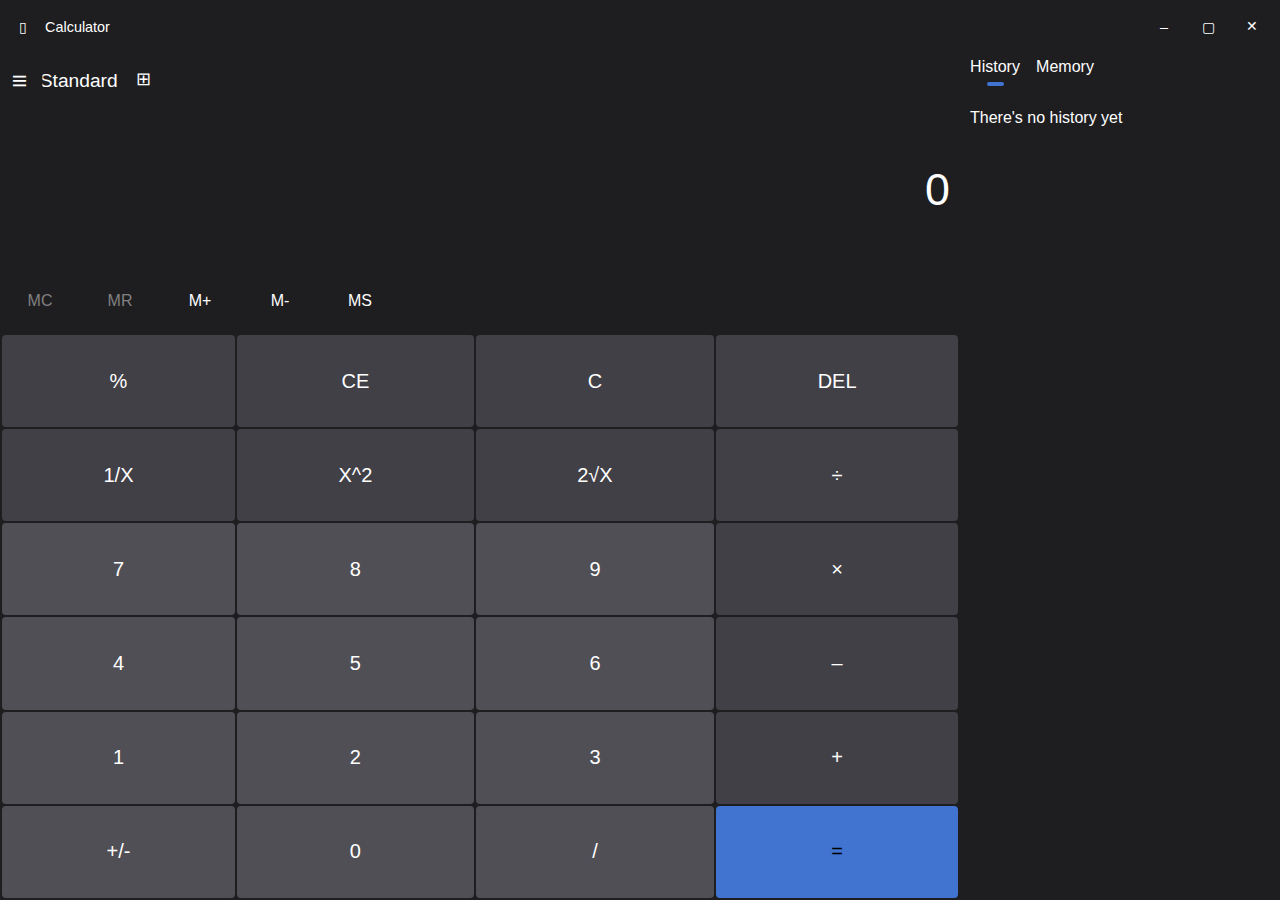
==== HTML/style.html @ b42cb222 "add Calculator 2" ====
<!DOCTYPE html>
<html lang="en">
    <head>
        <meta charset="UTF-8" />
        <meta http-equiv="X-UA-Compatible" content="IE=edge" />
        <meta name="viewport" content="width=device-width, initial-scale=1.0" />
        <title>W11 Calculator</title>
        <link rel="stylesheet" href="../CSS/style.css" />
    </head>
    <body>
        <div class="calculator">
            <div class="header">
                <div>▯</div>
                <div>Calculator</div>
                <div></div>
                <div class="btn-hover">–</div>
                <div class="btn-hover">▢</div>
                <div>✕</div>
            </div>
            <div class="standard">
                <div class="standard-1">
                    <p class="btn-hover">lll</p>
                    <p>Standard</p>
                    <p class="btn-hover">⊞</p>
                </div>
                <div class="standard-2">
                    <a class="btn-hover" href="https://b2n.ir/r83149">ↈ</a>
                </div>
            </div>
            <div id="calculate">0</div>
            <div class="mode">
                <div>MC</div>
                <div>MR</div>
                <div class="btn-hover">M+</div>
                <div class="btn-hover">M-</div>
                <div class="btn-hover">MS</div>
            </div>
            <div class="history">
                <span>
                    <div>History</div>
                    <div>Memory</div>
                    <div></div>
                    <div><hr /></div>
                    <div></div>
                    <div></div>
                </span>
                <p>There's no history yet</p>
            </div>
            <div class="numbers">
                <div>%</div>
                <!--1-->
                <div>CE</div>
                <!--2-->
                <div>C</div>
                <!--3-->
                <div>DEL</div>
                <!--4-->
                <div>1/X</div>
                <!--5-->
                <div>X^2</div>
                <!--6-->
                <div>2√X</div>
                <!--7-->
                <div>÷</div>
                <!--8-->
                <div class="num">7</div>
                <!--9-->
                <div class="num">8</div>
                <!--10-->
                <div class="num">9</div>
                <!--11-->
                <div>×</div>
                <!--12-->
                <div class="num">4</div>
                <!--13-->
                <div class="num">5</div>
                <!--14-->
                <div class="num">6</div>
                <!--15-->
                <div>–</div>
                <!--16-->
                <div class="num">1</div>
                <!--17-->
                <div class="num">2</div>
                <!--18-->
                <div class="num">3</div>
                <!--19-->
                <div>+</div>
                <!--20-->
                <div class="num">+/-</div>
                <!--21-->
                <div class="num">0</div>
                <!--22-->
                <div class="num">/</div>
                <!--23-->
                <div>=</div>
                <!--24-->
            </div>
        </div>
        <script src="../JS/script.js"></script>
    </body>
</html>
---- CSS/style.css ----
* {
    box-sizing: border-box;
    margin: 0;
    padding: 0%;
    color: white;
    font-family: sans-serif;
    overflow: hidden;
    transition: color 0.15s, background 0.15s;
    background: rgb(30, 30, 33);
    text-decoration: none;
    --windows-blue: rgb(65, 115, 208);
    /* --windows-light-gray: rgb(84, 84, 84); */
    --windows-light-gray: rgb(80, 79, 86);
    --windows-dark-gray: rgb(65, 64, 71);
    cursor: default;
}
/* ::selection {
    background: transparent;
} */
/*ↈ*/
/* 1401/07/09 */
.calculator div,
.calculator p {
    border: 0px solid black;
}
.calculator {
    width: 100vw;
    height: 100vh;
    display: grid;
    grid-template-columns: 100%;
    grid-template-rows: 6% 6% 20% 5% 63%;
    grid-template-areas:
        "header     header"
        "standard   standard"
        "calculate  calculate"
        "mode       mode"
        "numbers    numbers";
}
.header {
    grid-area: header;
    display: grid;
    grid-template-columns: 33px 77px auto 44px 44px 44px;
    grid-template-rows: auto;
    padding: 6px;
}
.header div {
    display: flex;
    justify-content: center;
    align-items: center;
    font-size: 0.9rem;
}
.header div:last-child {
    padding-bottom: 3px;
}
.standard {
    grid-area: standard;
    font-size: 0;
    display: grid;
    grid-template-columns: auto 45px;
    grid-template-rows: 100%;
}
.standard-1 {
    margin: 4px 6px;
}
.standard-1 p,
.standard-2 {
    font-size: 1.2rem;
    display: inline-flex;
    justify-content: center;
    align-items: center;
    border-radius: 4px;
}
.standard-1 p {
    padding: 7px;
    height: 100%;
}
.standard-2 {
    visibility: visible;
    padding: 0;
    margin: 4px 6px;
}
div.standard-2 a {
    padding: 5px;
}
.standard-1 p:first-child {
    transform: rotate(90deg);
}
.standard-1 p:last-child {
    font-size: 1.1rem;
    position: relative;
    top: -2px;
    left: 4px;
}
#calculate {
    grid-area: calculate;
    font-size: 2.8rem;
    padding: 20px 10px;
    display: flex;
    justify-content: flex-end;
    align-items: center;
}
/* #calculate-history{
    position: absolute;
    color: var(--windows-light-gray);
    font-size: 15px;
    top: 12px;
    right: 5px;
} */
.mode {
    grid-area: mode;
    font-size: 0;
    max-width: 400px;
    margin-bottom: 1px;
}
.mode div {
    font-size: 16px;
    display: inline-flex;
    align-items: center;
    justify-content: center;
    height: 100%;
    width: 20%;
    border-radius: 4px;
}
.mode div:nth-child(1),
.mode div:nth-child(2) {
    color: gray;
}
.history {
    grid-area: history;
}
.history span {
    display: grid;
    grid-template-columns: 70px 70px auto;
    grid-template-rows: 25px 10px;
}
.history span div {
    display: flex;
    justify-content: center;
    align-items: center;
}
.history span hr {
    width: 17px;
    border: 2px solid var(--windows-blue);
    border-radius: 10px;
    background: var(--windows-blue);
}
.history p {
    padding: 20px 0 0 10px;
}
.numbers {
    grid-area: numbers;
    display: grid;
    grid-template-columns: repeat(4, auto);
    grid-template-rows: repeat(6, auto);
    grid-gap: 2px;
    padding: 2px;
}
.numbers div {
    background: var(--windows-dark-gray);
    border-radius: 4px;
    display: flex;
    align-items: center;
    justify-content: center;
    cursor: pointer;
}
div.num {
    background: var(--windows-light-gray);
}
.numbers div:hover {
    background: var(--windows-light-gray);
}
div.num:hover {
    background: var(--windows-dark-gray);
}
.numbers div:last-child {
    background: var(--windows-blue);
    color: black;
}
.header div:last-child:hover {
    background: rgba(255, 31, 31, 0.708);
}
.numbers div:last-child:hover {
    background: var(--windows-blue);
    opacity: 0.85;
}
.btn-hover,
.header div:last-child:hover {
    cursor: pointer;
}
.btn-hover:hover {
    background: rgba(84, 84, 84, 0.73);
}
.btn-hover:active,
.numbers div:active,
.numbers div:last-child:active,
.header div:last-child:active,
div.history span div:nth-child(1):hover,
div.history span div:nth-child(2):hover {
    opacity: 0.7;
}
@media screen and (min-width: 555px) {
    .calculator {
        grid-template-columns: 60% 40%;
        grid-template-rows: 6% 6% 18% 7% 63%;
        grid-template-areas:
            "header     header"
            "standard   history"
            "calculate  history"
            "mode       history"
            "numbers    history";
    }
    .standard-2 {
        visibility: hidden;
    }
}
@media screen and (min-width: 790px) {
    .calculator {
        grid-template-columns: auto 320px;
    }
}
@media screen and (min-width: 790px) {
    .numbers {
        font-size: 20px;
    }
}
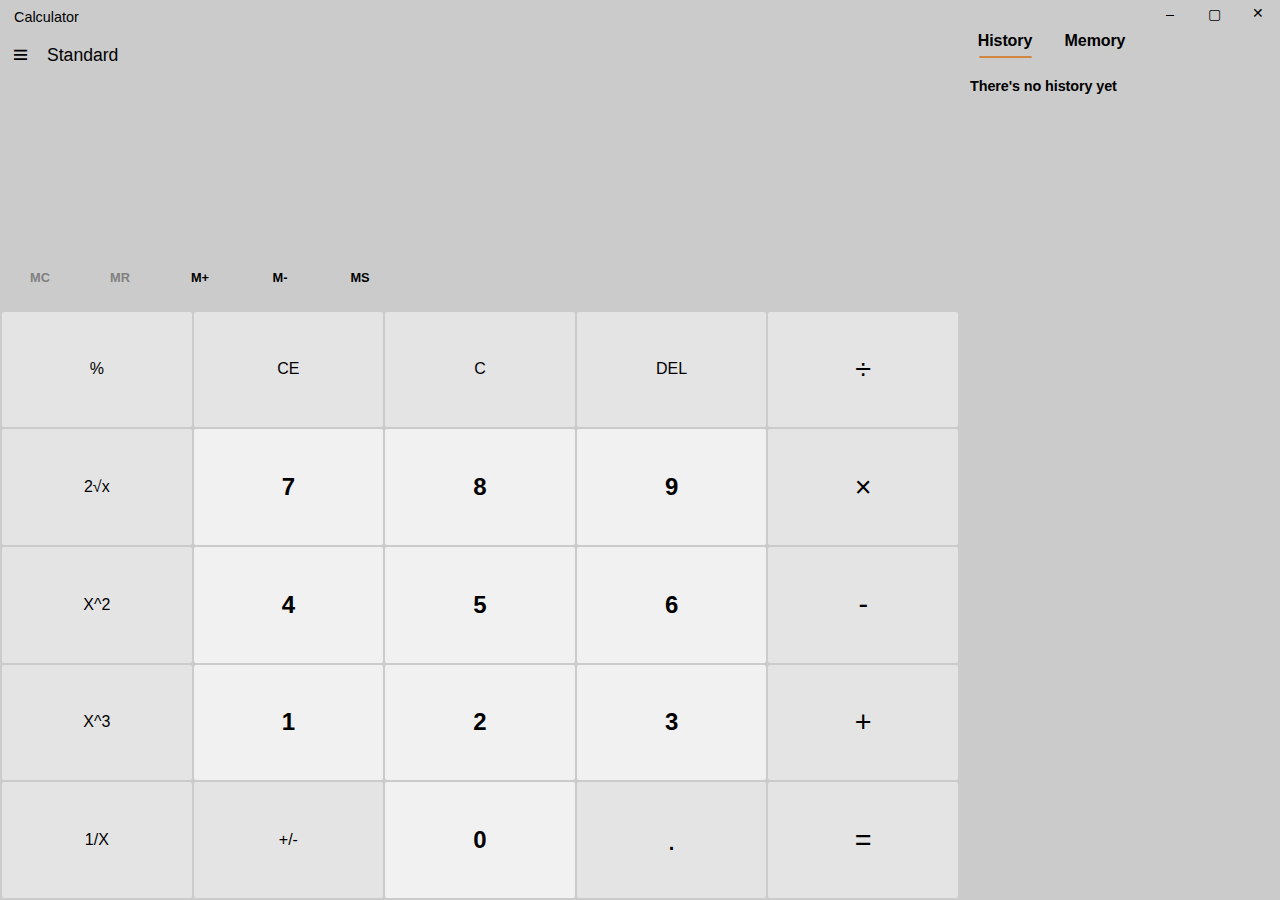
==== commit 83242fa0: "add + = - C CE functins" ====
--- a/HTML/style.html
+++ b/HTML/style.html
@@ -4,30 +4,29 @@
         <meta charset="UTF-8" />
         <meta http-equiv="X-UA-Compatible" content="IE=edge" />
         <meta name="viewport" content="width=device-width, initial-scale=1.0" />
-        <title>W11 Calculator</title>
+        <title>W10 Calculator</title>
         <link rel="stylesheet" href="../CSS/style.css" />
     </head>
     <body>
         <div class="calculator">
             <div class="header">
-                <div>▯</div>
-                <div>Calculator</div>
-                <div></div>
-                <div class="btn-hover">–</div>
-                <div class="btn-hover">▢</div>
-                <div>✕</div>
+                <div id="app-name">Calculator</div>
+                <div class="windows-nav">
+                    <div class="btn-hover">–</div>
+                    <div class="btn-hover">▢</div>
+                    <div>✕</div>
+                </div>
             </div>
             <div class="standard">
                 <div class="standard-1">
-                    <p class="btn-hover">lll</p>
+                    <p class="btn-hover" id="change-theme">lll</p>
                     <p>Standard</p>
-                    <p class="btn-hover">⊞</p>
                 </div>
                 <div class="standard-2">
                     <a class="btn-hover" href="https://b2n.ir/r83149">ↈ</a>
                 </div>
             </div>
-            <div id="calculate">0</div>
+            <div id="calculate"></div>
             <div class="mode">
                 <div>MC</div>
                 <div>MR</div>
@@ -47,54 +46,31 @@
                 <p>There's no history yet</p>
             </div>
             <div class="numbers">
-                <div>%</div>
-                <!--1-->
-                <div>CE</div>
-                <!--2-->
-                <div>C</div>
-                <!--3-->
-                <div>DEL</div>
-                <!--4-->
-                <div>1/X</div>
-                <!--5-->
-                <div>X^2</div>
-                <!--6-->
-                <div>2√X</div>
-                <!--7-->
-                <div>÷</div>
-                <!--8-->
-                <div class="num">7</div>
-                <!--9-->
-                <div class="num">8</div>
-                <!--10-->
-                <div class="num">9</div>
-                <!--11-->
-                <div>×</div>
-                <!--12-->
-                <div class="num">4</div>
-                <!--13-->
-                <div class="num">5</div>
-                <!--14-->
-                <div class="num">6</div>
-                <!--15-->
-                <div>–</div>
-                <!--16-->
-                <div class="num">1</div>
-                <!--17-->
-                <div class="num">2</div>
-                <!--18-->
-                <div class="num">3</div>
-                <!--19-->
-                <div>+</div>
-                <!--20-->
-                <div class="num">+/-</div>
-                <!--21-->
-                <div class="num">0</div>
-                <!--22-->
-                <div class="num">/</div>
-                <!--23-->
-                <div>=</div>
-                <!--24-->
+                <div class="key">%</div>
+                <div class="key">CE</div>
+                <div class="key">C</div>
+                <div class="key">DEL</div>
+                <div class="key extra-large">÷</div>
+                <div class="key">2√x</div>
+                <div class="key lighter-key">7</div>
+                <div class="key lighter-key">8</div>
+                <div class="key lighter-key">9</div>
+                <div class="key extra-large">×</div>
+                <div class="key">X^2</div>
+                <div class="key lighter-key">4</div>
+                <div class="key lighter-key">5</div>
+                <div class="key lighter-key">6</div>
+                <div class="key extra-large">-</div>
+                <div class="key">X^3</div>
+                <div class="key lighter-key">1</div>
+                <div class="key lighter-key">2</div>
+                <div class="key lighter-key">3</div>
+                <div class="key extra-large">+</div>
+                <div class="key">1/X</div>
+                <div class="key">+/-</div>
+                <div class="key lighter-key">0</div>
+                <div class="key extra-large">.</div>
+                <div class="key extra-large">=</div>
             </div>
         </div>
         <script src="../JS/script.js"></script>
--- a/CSS/style.css
+++ b/CSS/style.css
@@ -1,34 +1,50 @@
 * {
     box-sizing: border-box;
     margin: 0;
-    padding: 0%;
-    color: white;
-    font-family: sans-serif;
-    overflow: hidden;
-    transition: color 0.15s, background 0.15s;
-    background: rgb(30, 30, 33);
+    padding: 0;
+    font-size: 16px;
     text-decoration: none;
-    --windows-blue: rgb(65, 115, 208);
-    /* --windows-light-gray: rgb(84, 84, 84); */
-    --windows-light-gray: rgb(80, 79, 86);
-    --windows-dark-gray: rgb(65, 64, 71);
+    color: var(--main-color);
+    background: var(--background);
+    transition: var(--transition);
+    font-family: var(--font-family);
+    font-style: normal;
     cursor: default;
 }
-/* ::selection {
+:root {
+    --font-family: sans-serif;
+    --font-style: normal;
+    --transition: color 0.15s, background 0.15s;
+    --radius-keys: 2px;
+    --radius-btns: 4px;
+    --main-color: black;
+    --background: rgb(203, 203, 203);
+    --line-color: rgb(208, 134, 65);
+    --light-key-color: rgb(241, 241, 241);
+    --dark-key-color: rgb(228, 228, 228);
+    --btn-hover: rgb(188, 188, 188);
+    --active: rgb(191, 191, 191);
+    --key-hover: #c8c8c8;
+}
+::selection {
     background: transparent;
-} */
-/*ↈ*/
-/* 1401/07/09 */
+}
+/* ↈ */
 .calculator div,
 .calculator p {
+    /* debugging */
     border: 0px solid black;
 }
+body {
+    height: max(100vh, 410px);
+    width: max(100%, 250px);
+}
 .calculator {
-    width: 100vw;
-    height: 100vh;
+    height: 100%;
     display: grid;
     grid-template-columns: 100%;
-    grid-template-rows: 6% 6% 20% 5% 63%;
+    /* grid-template-rows: 4% 6% 20% 5% 65%; */
+    grid-template-rows: 28px 6fr 20fr 5fr 65fr;
     grid-template-areas:
         "header     header"
         "standard   standard"
@@ -38,18 +54,25 @@
 }
 .header {
     grid-area: header;
-    display: grid;
-    grid-template-columns: 33px 77px auto 44px 44px 44px;
-    grid-template-rows: auto;
-    padding: 6px;
+    display: flex;
+    justify-content: space-between;
+    padding-left: 14px;
 }
 .header div {
     display: flex;
     justify-content: center;
     align-items: center;
     font-size: 0.9rem;
-}
-.header div:last-child {
+    font-family: sans-serif;
+}
+#app-name {
+    margin-top: 5px;
+}
+.windows-nav div {
+    width: 44px;
+    height: 100%;
+}
+.windows-nav div:last-child {
     padding-bottom: 3px;
 }
 .standard {
@@ -59,8 +82,13 @@
     grid-template-columns: auto 45px;
     grid-template-rows: 100%;
 }
+#change-theme {
+    font-family: sans-serif;
+}
 .standard-1 {
-    margin: 4px 6px;
+    display: flex;
+    align-items: center;
+    /* overflow: hidden; */
 }
 .standard-1 p,
 .standard-2 {
@@ -68,44 +96,37 @@
     display: inline-flex;
     justify-content: center;
     align-items: center;
-    border-radius: 4px;
-}
-.standard-1 p {
-    padding: 7px;
-    height: 100%;
+    border-radius: var(--radius-btns);
 }
 .standard-2 {
     visibility: visible;
-    padding: 0;
-    margin: 4px 6px;
 }
 div.standard-2 a {
-    padding: 5px;
+    width: 40px;
+    height: 40px;
+    display: flex;
+    align-items: center;
+    justify-content: center;
+    border-radius: var(--radius-btns);
 }
 .standard-1 p:first-child {
     transform: rotate(90deg);
+    width: 40px;
+    height: 40px;
 }
 .standard-1 p:last-child {
     font-size: 1.1rem;
-    position: relative;
-    top: -2px;
-    left: 4px;
+    margin-left: 7px;
 }
 #calculate {
     grid-area: calculate;
-    font-size: 2.8rem;
+    font-size: 3rem;
+    font-weight: 600;
     padding: 20px 10px;
     display: flex;
     justify-content: flex-end;
     align-items: center;
 }
-/* #calculate-history{
-    position: absolute;
-    color: var(--windows-light-gray);
-    font-size: 15px;
-    top: 12px;
-    right: 5px;
-} */
 .mode {
     grid-area: mode;
     font-size: 0;
@@ -113,25 +134,30 @@
     margin-bottom: 1px;
 }
 .mode div {
-    font-size: 16px;
+    font-size: 0.8rem;
+    font-weight: 600;
     display: inline-flex;
     align-items: center;
     justify-content: center;
     height: 100%;
     width: 20%;
-    border-radius: 4px;
+    border-radius: var(--radius-btns);
 }
 .mode div:nth-child(1),
 .mode div:nth-child(2) {
     color: gray;
 }
 .history {
+    display: none;
     grid-area: history;
+    font-weight: 600;
+    font-size: 0.8rem;
+    letter-spacing: -0.1px;
 }
 .history span {
     display: grid;
-    grid-template-columns: 70px 70px auto;
-    grid-template-rows: 25px 10px;
+    grid-template-columns: 90px 90px auto;
+    grid-template-rows: 25px 8px;
 }
 .history span div {
     display: flex;
@@ -139,69 +165,146 @@
     align-items: center;
 }
 .history span hr {
-    width: 17px;
-    border: 2px solid var(--windows-blue);
+    width: 53px;
+    border: 1px solid var(--line-color);
     border-radius: 10px;
-    background: var(--windows-blue);
+    background: var(--line-color);
 }
 .history p {
-    padding: 20px 0 0 10px;
+    padding: 17px 0 0 10px;
+    font-size: 0.9rem;
 }
 .numbers {
     grid-area: numbers;
     display: grid;
-    grid-template-columns: repeat(4, auto);
-    grid-template-rows: repeat(6, auto);
+    grid-template-columns: repeat(4, 1fr);
+    grid-template-rows: repeat(6, 1fr);
     grid-gap: 2px;
     padding: 2px;
 }
 .numbers div {
-    background: var(--windows-dark-gray);
-    border-radius: 4px;
+    font-style: var(--font-style);
+    background: var(--dark-key-color);
+    border-radius: var(--radius-keys);
     display: flex;
     align-items: center;
     justify-content: center;
     cursor: pointer;
 }
-div.num {
-    background: var(--windows-light-gray);
+div.lighter-key {
+    background: var(--light-key-color);
+    font-weight: 600;
+    font-size: 1.5rem;
 }
 .numbers div:hover {
-    background: var(--windows-light-gray);
-}
-div.num:hover {
-    background: var(--windows-dark-gray);
-}
-.numbers div:last-child {
-    background: var(--windows-blue);
-    color: black;
-}
-.header div:last-child:hover {
-    background: rgba(255, 31, 31, 0.708);
-}
-.numbers div:last-child:hover {
-    background: var(--windows-blue);
-    opacity: 0.85;
-}
-.btn-hover,
-.header div:last-child:hover {
+    background: var(--key-hover);
+}
+.windows-nav div:last-child:hover {
+    background: rgb(218, 60, 60);
+    color: white;
+}
+.btn-hover {
     cursor: pointer;
 }
+.windows-nav div:hover {
+    cursor: default;
+}
 .btn-hover:hover {
-    background: rgba(84, 84, 84, 0.73);
+    background: var(--btn-hover);
+}
+.numbers div:active {
+    background: var(--active);
+    opacity: 0.7;
+}
+.extra-large {
+    font-size: 1.8rem;
 }
 .btn-hover:active,
-.numbers div:active,
 .numbers div:last-child:active,
-.header div:last-child:active,
+.windows-nav div:last-child:active,
 div.history span div:nth-child(1):hover,
 div.history span div:nth-child(2):hover {
     opacity: 0.7;
 }
-@media screen and (min-width: 555px) {
+.numbers div:nth-child(1) {
+    order: 1;
+}
+.numbers div:nth-child(2) {
+    order: 5;
+}
+.numbers div:nth-child(3) {
+    order: 6;
+}
+.numbers div:nth-child(4) {
+    order: 7;
+}
+.numbers div:nth-child(5) {
+    order: 8;
+}
+.numbers div:nth-child(6) {
+    order: 2;
+}
+.numbers div:nth-child(7) {
+    order: 9;
+}
+.numbers div:nth-child(8) {
+    order: 10;
+}
+.numbers div:nth-child(9) {
+    order: 11;
+}
+.numbers div:nth-child(10) {
+    order: 12;
+}
+.numbers div:nth-child(11) {
+    order: 3;
+}
+.numbers div:nth-child(12) {
+    order: 13;
+}
+.numbers div:nth-child(13) {
+    order: 14;
+}
+.numbers div:nth-child(14) {
+    order: 15;
+}
+.numbers div:nth-child(15) {
+    order: 16;
+}
+.numbers div:nth-child(16) {
+    display: none;
+}
+.numbers div:nth-child(17) {
+    order: 17;
+}
+.numbers div:nth-child(18) {
+    order: 18;
+}
+.numbers div:nth-child(19) {
+    order: 19;
+}
+.numbers div:nth-child(20) {
+    order: 20;
+}
+.numbers div:nth-child(21) {
+    order: 4;
+}
+.numbers div:nth-child(22) {
+    order: 21;
+}
+.numbers div:nth-child(23) {
+    order: 22;
+}
+.numbers div:nth-child(24) {
+    order: 23;
+}
+.numbers div:nth-child(25) {
+    order: 24;
+}
+@media screen and (min-width: 550px) {
     .calculator {
-        grid-template-columns: 60% 40%;
-        grid-template-rows: 6% 6% 18% 7% 63%;
+        grid-template-columns: 57% 43%;
+        grid-template-rows: 28px 6fr 18fr 7fr 65fr;
         grid-template-areas:
             "header     header"
             "standard   history"
@@ -212,14 +315,103 @@
     .standard-2 {
         visibility: hidden;
     }
-}
-@media screen and (min-width: 790px) {
+    .history {
+        display: block;
+    }
+}
+@media screen and (min-width: 740px) {
     .calculator {
         grid-template-columns: auto 320px;
     }
 }
-@media screen and (min-width: 790px) {
+@media screen and (min-width: 1024px) {
+    .calculator .numbers div {
+        order: 1;
+        display: inline-flex;
+    }
     .numbers {
-        font-size: 20px;
-    }
-}
+        grid-template-columns: repeat(5, 1fr);
+        grid-template-rows: repeat(5, 1fr);
+    }
+}
+@media screen and (max-height: 620px) {
+    .calculator .numbers {
+        grid-template-columns: repeat(4, 1fr);
+        grid-template-rows: repeat(6, 1fr);
+    }
+    .numbers div:nth-child(1) {
+        order: 1;
+    }
+    .numbers div:nth-child(2) {
+        order: 5;
+    }
+    .numbers div:nth-child(3) {
+        order: 6;
+    }
+    .numbers div:nth-child(4) {
+        order: 7;
+    }
+    .numbers div:nth-child(5) {
+        order: 8;
+    }
+    .numbers div:nth-child(6) {
+        order: 2;
+    }
+    .numbers div:nth-child(7) {
+        order: 9;
+    }
+    .numbers div:nth-child(8) {
+        order: 10;
+    }
+    .numbers div:nth-child(9) {
+        order: 11;
+    }
+    .numbers div:nth-child(10) {
+        order: 12;
+    }
+    .numbers div:nth-child(11) {
+        order: 3;
+    }
+    .numbers div:nth-child(12) {
+        order: 13;
+    }
+    .numbers div:nth-child(13) {
+        order: 14;
+    }
+    .numbers div:nth-child(14) {
+        order: 15;
+    }
+    .numbers div:nth-child(15) {
+        order: 16;
+    }
+    .numbers div:nth-child(16) {
+        display: none;
+    }
+    .numbers div:nth-child(17) {
+        order: 17;
+    }
+    .numbers div:nth-child(18) {
+        order: 18;
+    }
+    .numbers div:nth-child(19) {
+        order: 19;
+    }
+    .numbers div:nth-child(20) {
+        order: 20;
+    }
+    .numbers div:nth-child(21) {
+        order: 4;
+    }
+    .numbers div:nth-child(22) {
+        order: 21;
+    }
+    .numbers div:nth-child(23) {
+        order: 22;
+    }
+    .numbers div:nth-child(24) {
+        order: 23;
+    }
+    .numbers div:nth-child(25) {
+        order: 24;
+    }
+}
